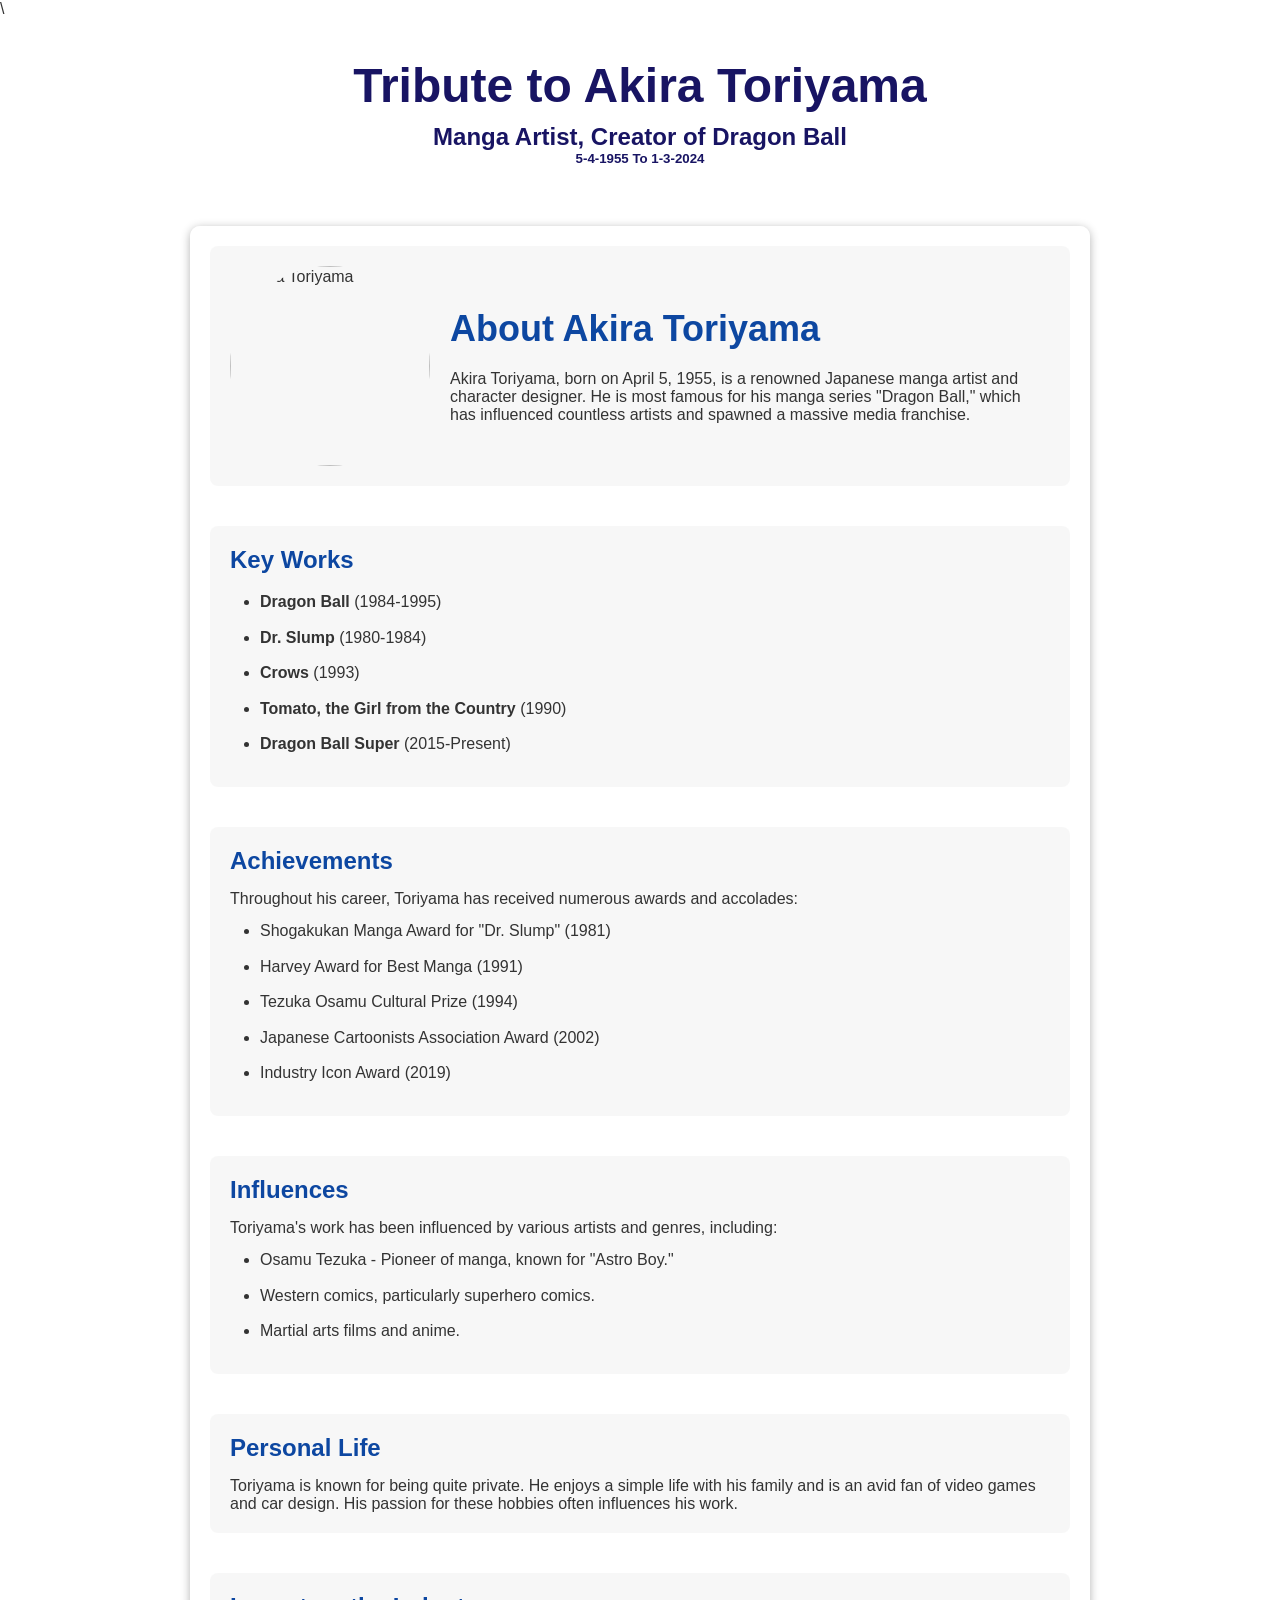
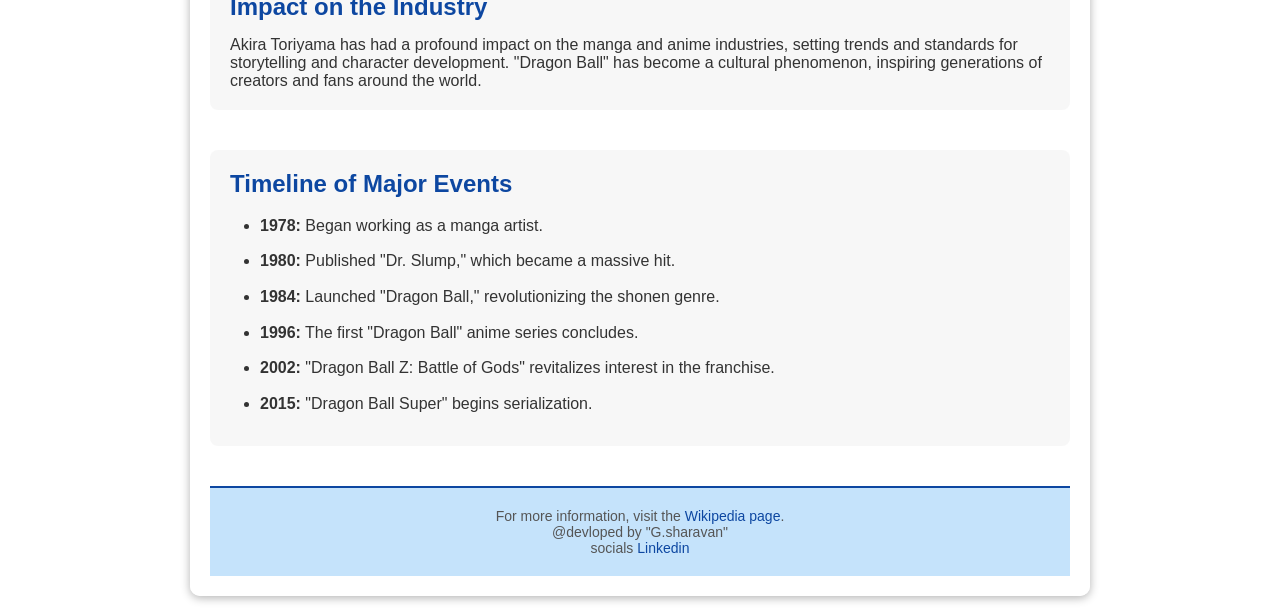
==== index.html @ bb5295de "Update and rename 1.html to index.html" ====
\<!DOCTYPE html>
<html lang="en">
<head>
    <meta charset="UTF-8">
    <meta name="viewport" content="width=device-width, initial-scale=1.0">
    <title>Tribute to Akira Toriyama</title>
    <link rel="stylesheet" href="style.css">
</head>
<body>
    <header>
        <div class="header-content">
            <h1>Tribute to Akira Toriyama</h1>
            <h4>Manga Artist, Creator of Dragon Ball</h4>
            <h5>5-4-1955 To 1-3-2024</h5>
        </div>
    </header>
    
    <div class="container">
        <section class="profile">
            <div class="image_container">
                <img src="./Images/akiea.jpg" alt="Akira Toriyama">
            </div>
            <div class="bio">
                <h2>About Akira Toriyama</h2>
                <p>
                    Akira Toriyama, born on April 5, 1955, is a renowned Japanese manga artist and character designer. 
                    He is most famous for his manga series "Dragon Ball," which has influenced countless artists and spawned 
                    a massive media franchise.
                </p>
            </div>
        </section>
        
        <section class="key-works">
            <h2>Key Works</h2>
            <ul>
                <li><strong>Dragon Ball</strong> (1984-1995)</li>
                <li><strong>Dr. Slump</strong> (1980-1984)</li>
                <li><strong>Crows</strong> (1993)</li>
                <li><strong>Tomato, the Girl from the Country</strong> (1990)</li>
                <li><strong>Dragon Ball Super</strong> (2015-Present)</li>
            </ul>
        </section>

        <section class="achievements">
            <h2>Achievements</h2>
            <p>Throughout his career, Toriyama has received numerous awards and accolades:</p>
            <ul>
                <li>Shogakukan Manga Award for "Dr. Slump" (1981)</li>
                <li>Harvey Award for Best Manga (1991)</li>
                <li>Tezuka Osamu Cultural Prize (1994)</li>
                <li>Japanese Cartoonists Association Award (2002)</li>
                <li>Industry Icon Award (2019)</li>
            </ul>
        </section>

        <section class="influences">
            <h2>Influences</h2>
            <p>
                Toriyama's work has been influenced by various artists and genres, including:
            </p>
            <ul>
                <li>Osamu Tezuka - Pioneer of manga, known for "Astro Boy."</li>
                <li>Western comics, particularly superhero comics.</li>
                <li>Martial arts films and anime.</li>
            </ul>
        </section>

        <section class="personal-life">
            <h2>Personal Life</h2>
            <p>
                Toriyama is known for being quite private. He enjoys a simple life with his family and is an avid fan of 
                video games and car design. His passion for these hobbies often influences his work.
            </p>
        </section>

        <section class="impact">
            <h2>Impact on the Industry</h2>
            <p>
                Akira Toriyama has had a profound impact on the manga and anime industries, setting trends and standards 
                for storytelling and character development. "Dragon Ball" has become a cultural phenomenon, inspiring 
                generations of creators and fans around the world.
            </p>
        </section>

        <section class="timeline">
            <h2>Timeline of Major Events</h2>
            <ul>
                <li><strong>1978:</strong> Began working as a manga artist.</li>
                <li><strong>1980:</strong> Published "Dr. Slump," which became a massive hit.</li>
                <li><strong>1984:</strong> Launched "Dragon Ball," revolutionizing the shonen genre.</li>
                <li><strong>1996:</strong> The first "Dragon Ball" anime series concludes.</li>
                <li><strong>2002:</strong> "Dragon Ball Z: Battle of Gods" revitalizes interest in the franchise.</li>
                <li><strong>2015:</strong> "Dragon Ball Super" begins serialization.</li>
            </ul>
        </section>

        <footer>
            <p>
                For more information, visit the 
                <a href="https://en.wikipedia.org/wiki/Akira_Toriyama" target="_blank">Wikipedia page</a>.
            </p>
            <p>@devloped by "G.sharavan"</p>
            <p>socials <a href="www.linkedin.com/in/sharavanyadav" target="_blank">Linkedin</a>  
            </p>
        </footer>
    </div>

    <script src="script.js"></script>
</body>
</html>
---- style.css ----
/* Global Styles */
* {
    margin: 0;
    padding: 0;
    box-sizing: border-box;
    font-family: 'Poppins', sans-serif;
}

body {
    background-image: url('./Images/dragon_ball_background.jpg.jpg'); /* Dragon Ball-themed image */
    background-size: cover; /* Cover the entire background */
    background-position: center; /* Center the background */
    color: #333; /* Default text color */
}

header {
    /* Removed background color */
    color: #181463;
    padding: 40px 20px;
    text-align: center;
}

.header-content h1 {
    font-size: 48px;
}

.header-content h4 {
    font-size: 24px;
    margin-top: 10px;
}

.container {
    max-width: 900px;
    margin: 20px auto;
    padding: 20px;
    background-color: rgba(255, 255, 255, 0.9); /* Slightly transparent white background */
    border-radius: 10px;
    box-shadow: 0 2px 10px rgba(0, 0, 0, 0.3);
    animation: fadeIn 1s ease-in-out;
}

.profile {
    display: flex;
    align-items: center;
    margin-bottom: 40px;
}

.image_container {
    width: 200px;
    height: 200px;
    border-radius: 50%;
    overflow: hidden;
    margin-right: 20px;
    transition: transform 0.3s;
}

.image_container:hover {
    transform: scale(1.1);
}

.image_container img {
    width: 100%;
    height: auto;
}

.bio {
    flex: 1;
}

.bio h2 {
    font-size: 36px;
    margin-bottom: 20px;
}

h2 {
    color: #0D47A1; /* Dark blue for headings */
    font-family: 'Roboto', sans-serif; /* New font for section headings */
    font-weight: bold;
    margin-bottom: 15px; /* Increased margin for better separation */
}

section {
    margin-bottom: 40px; /* Add margin for spacing between sections */
    padding: 20px;
    border-radius: 8px;
    background-color: rgba(245, 245, 245, 0.8); /* Light grey with transparency */
    transition: background-color 0.3s;
}

.key-works ul,
.achievements ul,
.influences ul,
.personal-life ul,
.impact ul,
.timeline ul {
    list-style-type: disc;
    margin-left: 20px;
    margin-top: 10px; /* Space between heading and list */
    padding-left: 10px; /* Indent list items */
}

li {
    font-size: 16px; /* Font size for list items */
    line-height: 1.6; /* Increase line height for better readability */
    margin-bottom: 10px; /* Space between points */
}

footer {
    text-align: center;
    padding: 20px;
    background-color: rgba(187, 222, 251, 0.85); /* Light blue footer with transparency */
    border-top: 2px solid #0D47A1; /* Dark blue top border */
}

footer p {
    font-size: 14px;
    color: #555;
}

footer a {
    color: #0D47A1; /* Dark blue for links */
    text-decoration: none;
}

footer a:hover {
    text-decoration: underline;
}

/* Animation */
@keyframes fadeIn {
    from {
        opacity: 0;
    }
    to {
        opacity: 1;
    }
}

@media (max-width: 600px) {
    .profile {
        flex-direction: column;
        align-items: center;
    }

    .image_container {
        margin-bottom: 20px;
    }
}
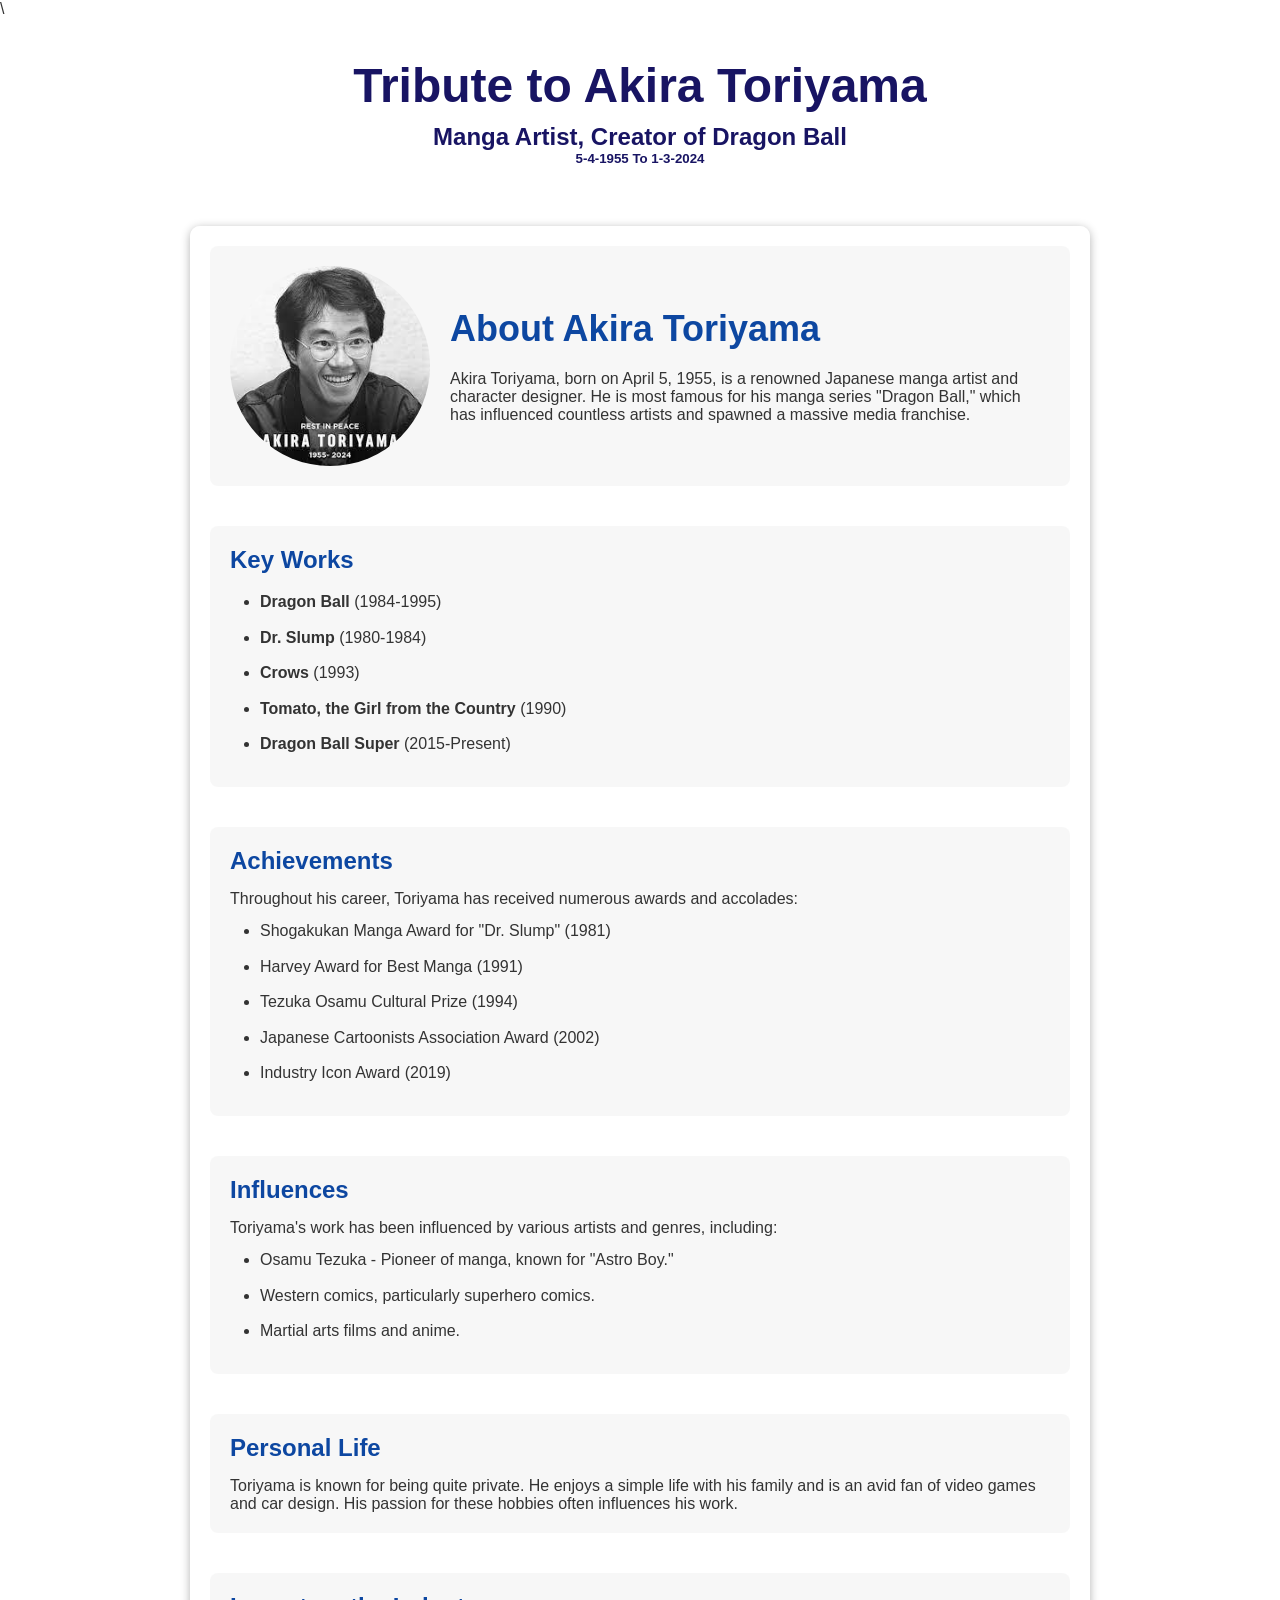
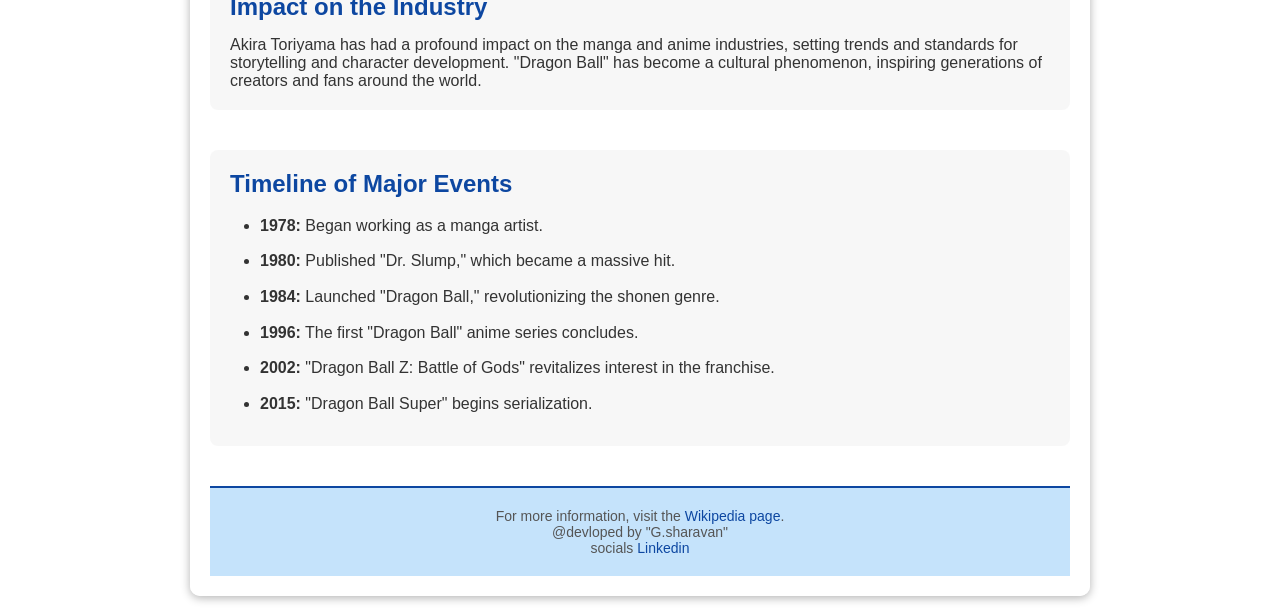
==== commit 82c8f4a0: "Update index.html" ====
--- a/index.html
+++ b/index.html
@@ -18,7 +18,7 @@
     <div class="container">
         <section class="profile">
             <div class="image_container">
-                <img src="./Images/akiea.jpg" alt="Akira Toriyama">
+                <img src="./images/akiea.jpg" alt="Akira Toriyama">
             </div>
             <div class="bio">
                 <h2>About Akira Toriyama</h2>
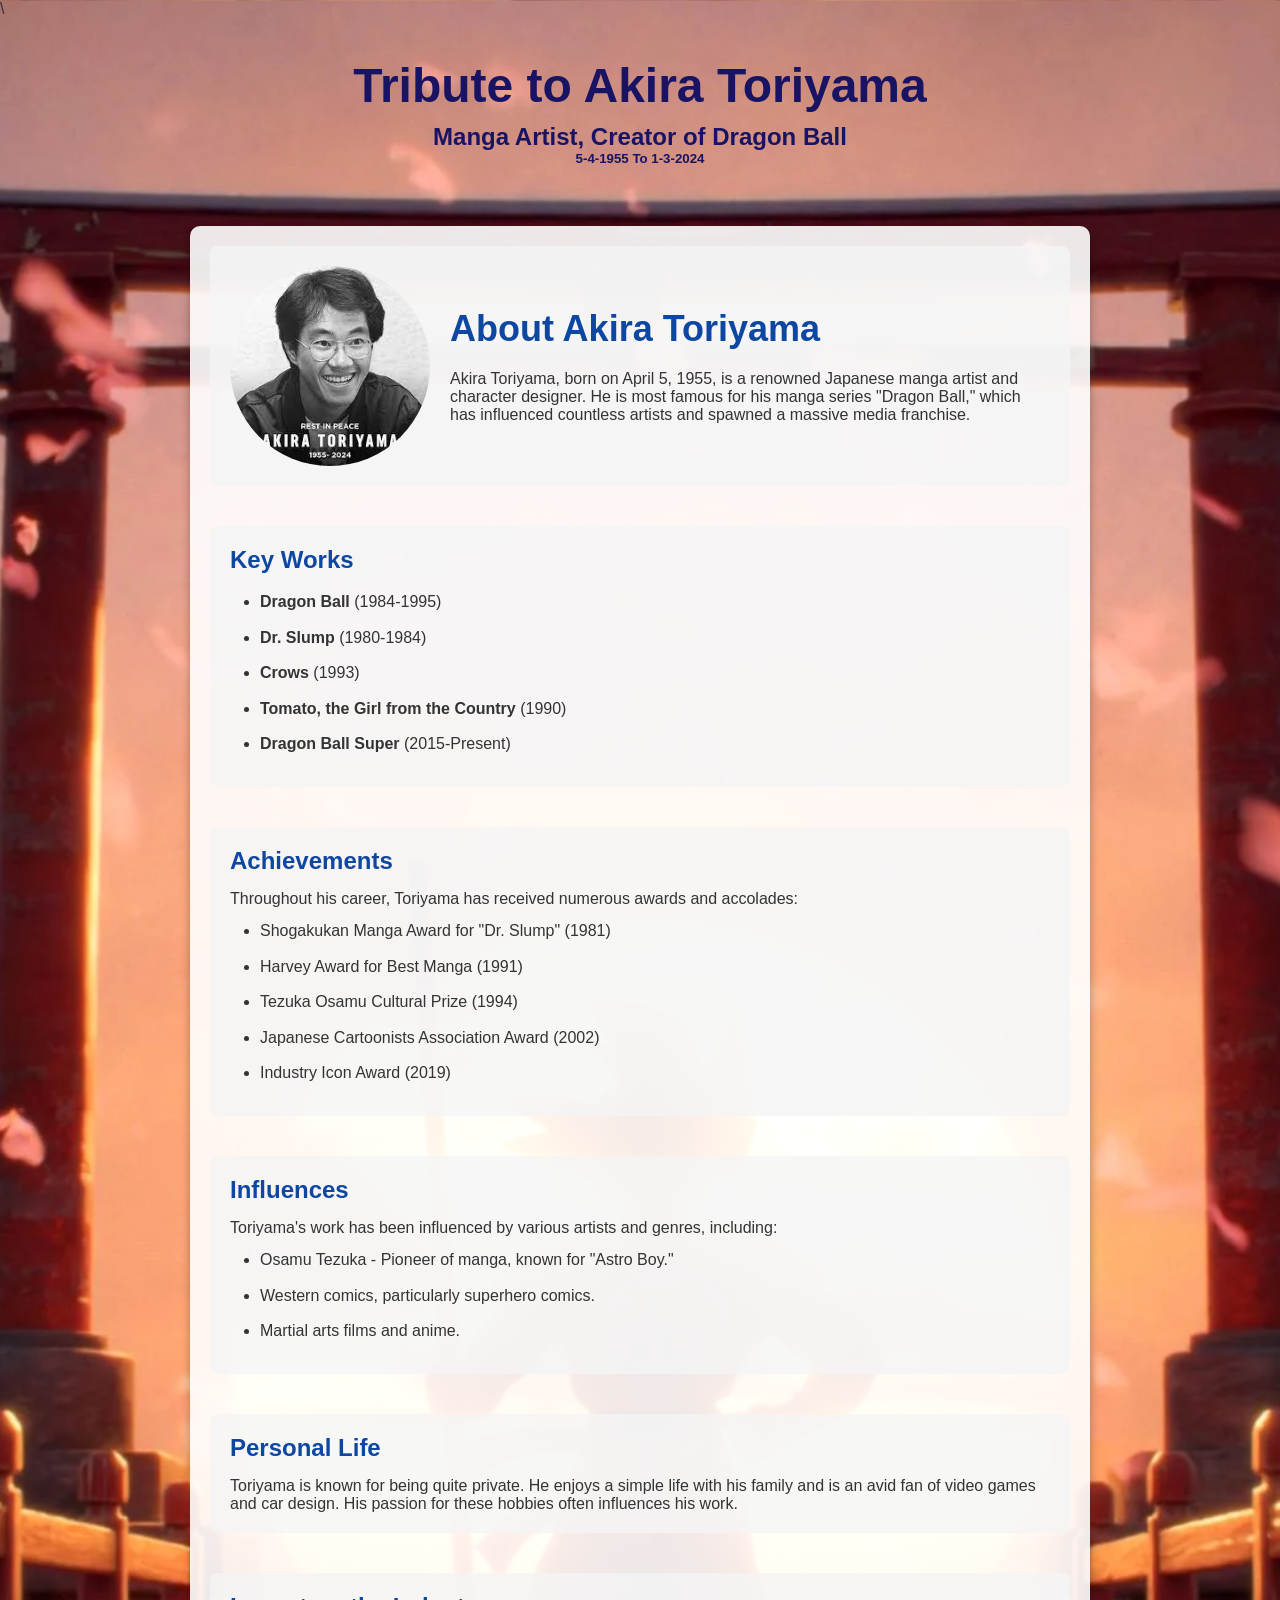
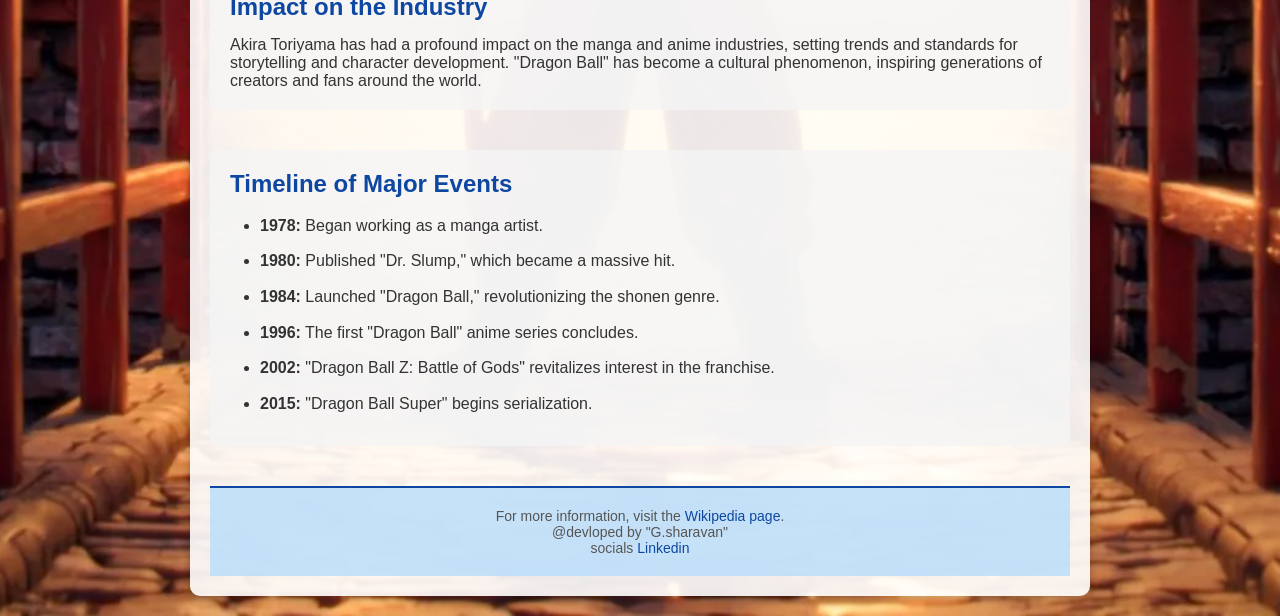
==== commit 3e50d836: "Update and rename 1.html to index.html" ====
--- a/index.html
+++ b/index.html
@@ -18,7 +18,7 @@
     <div class="container">
         <section class="profile">
             <div class="image_container">
-                <img src="./images/akiea.jpg" alt="Akira Toriyama">
+                <img src="./Images/akiea.jpg" alt="Akira Toriyama">
             </div>
             <div class="bio">
                 <h2>About Akira Toriyama</h2>
@@ -100,7 +100,7 @@
                 <a href="https://en.wikipedia.org/wiki/Akira_Toriyama" target="_blank">Wikipedia page</a>.
             </p>
             <p>@devloped by "G.sharavan"</p>
-            <p>socials <a href="www.linkedin.com/in/sharavanyadav" target="_blank">Linkedin</a>  
+            <p>socials <a href="https://www.linkedin.com/in/sharavanyadav/" target="_blank">Linkedin</a>  
             </p>
         </footer>
     </div>
